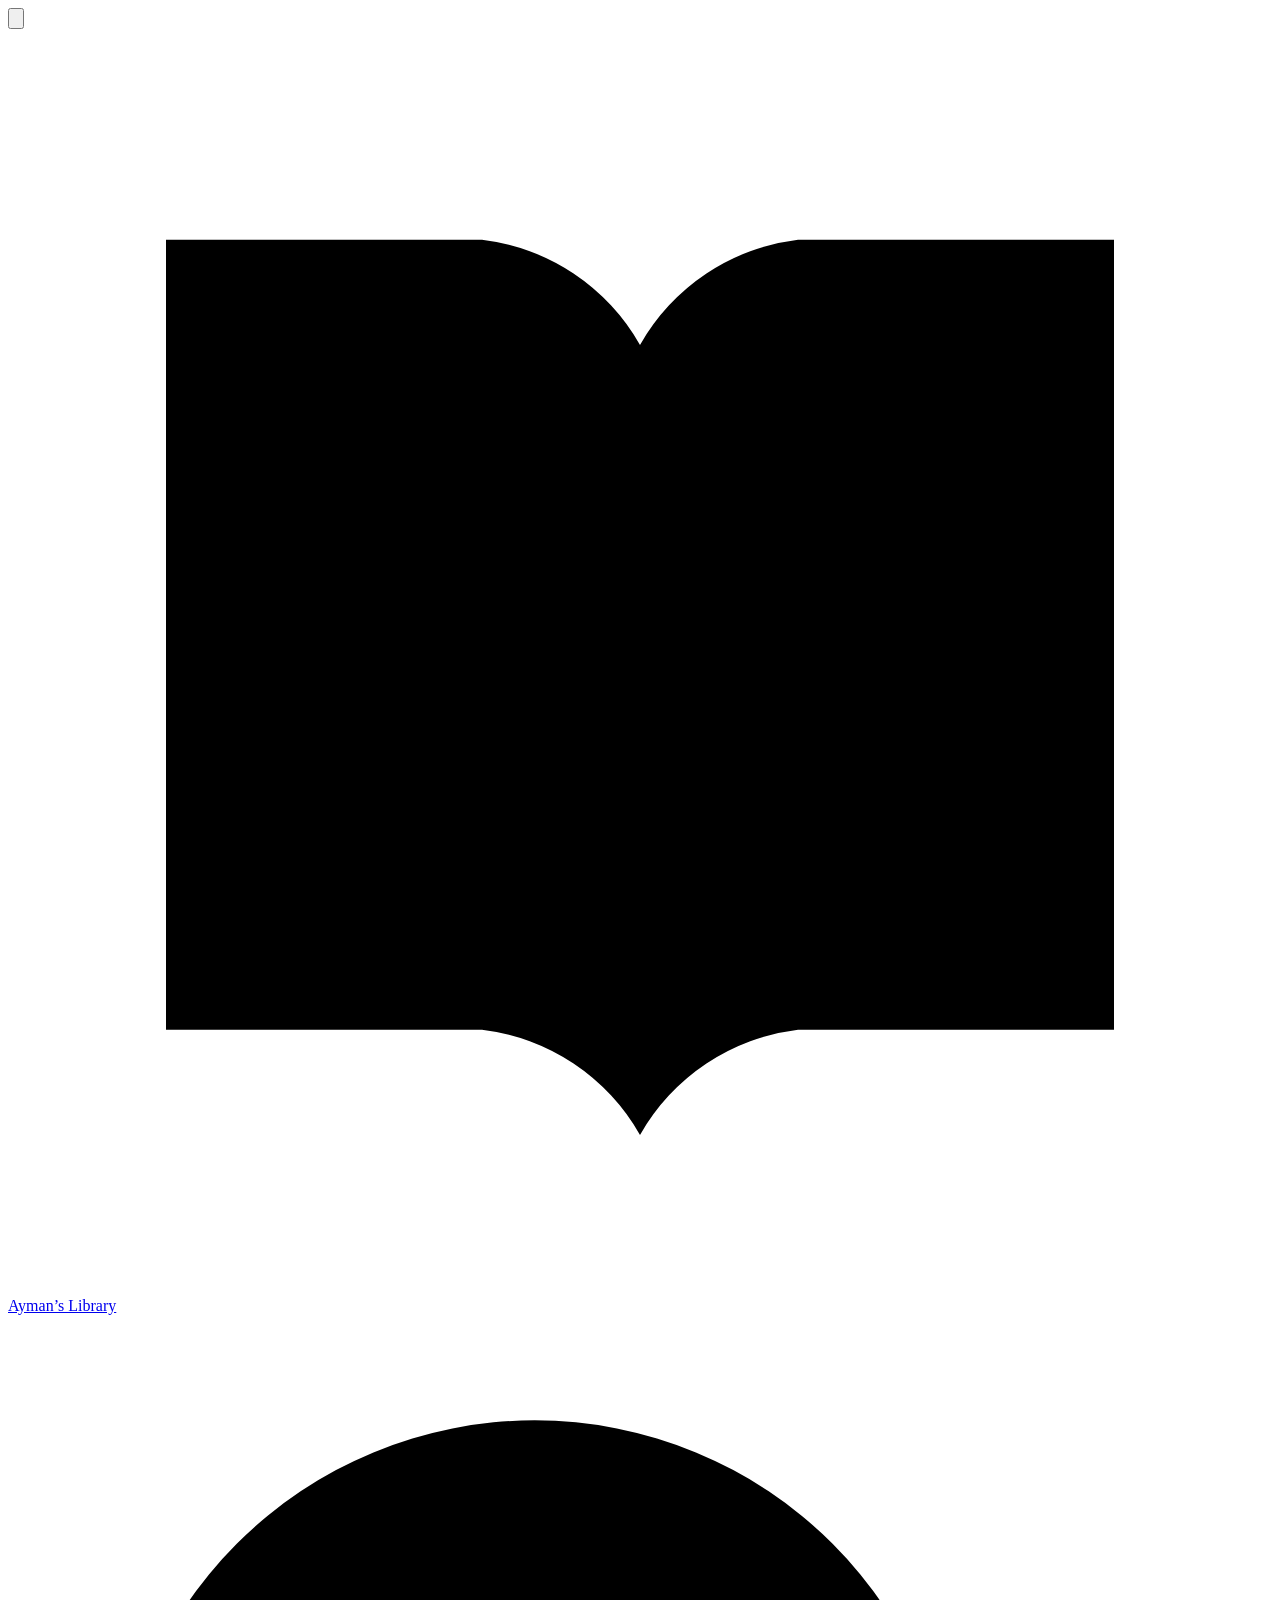
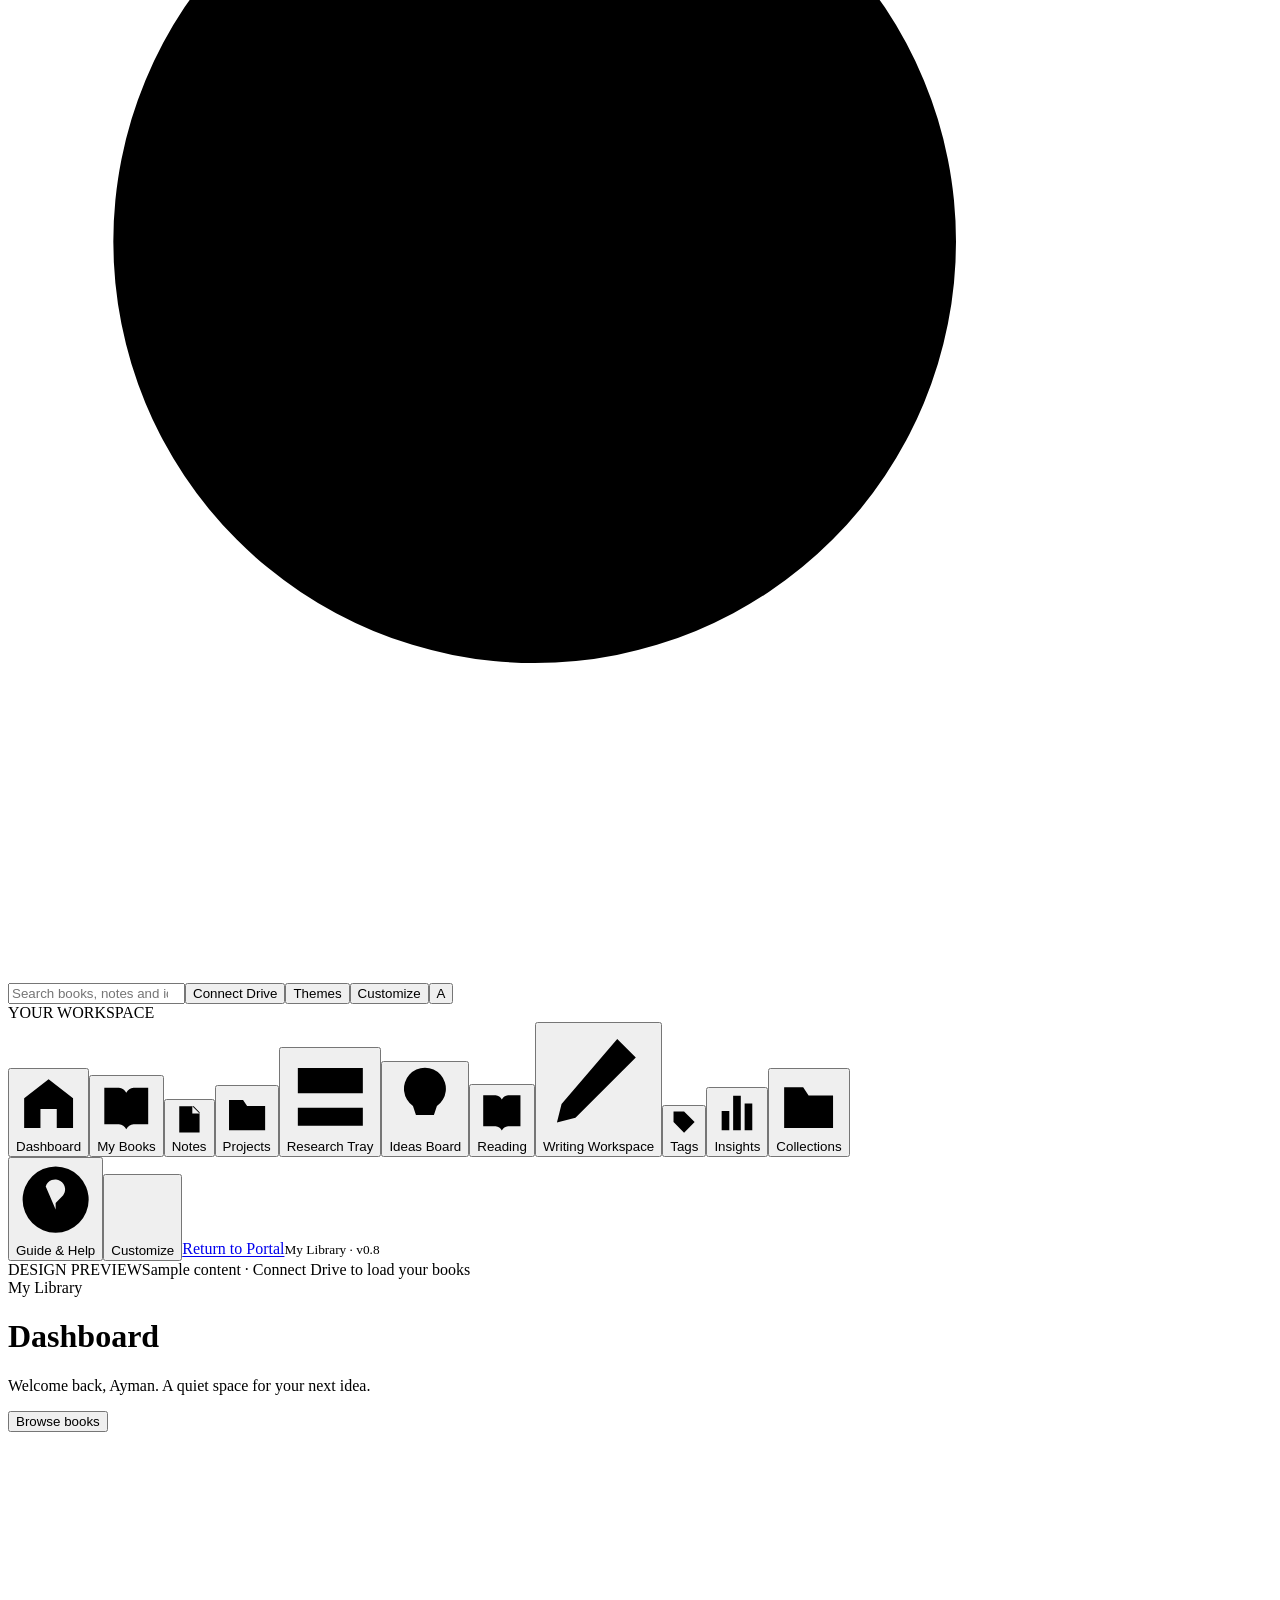
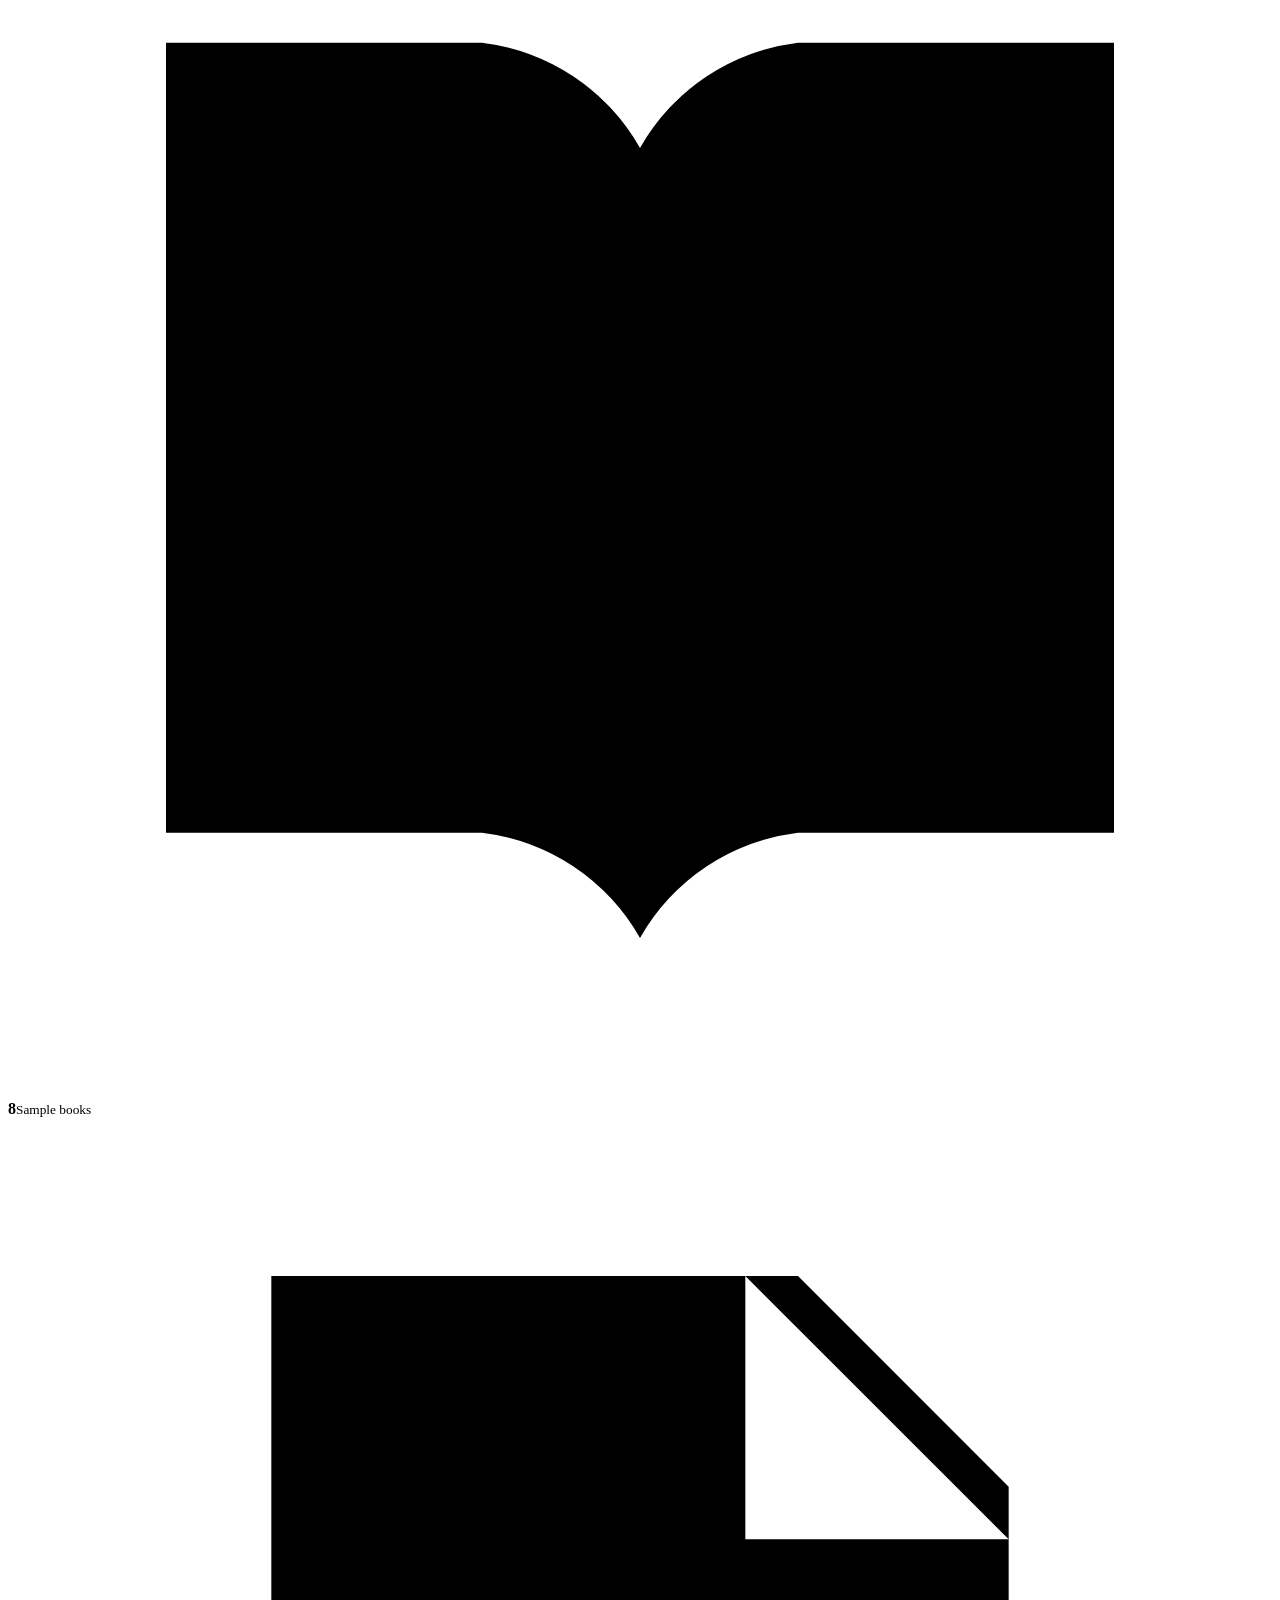
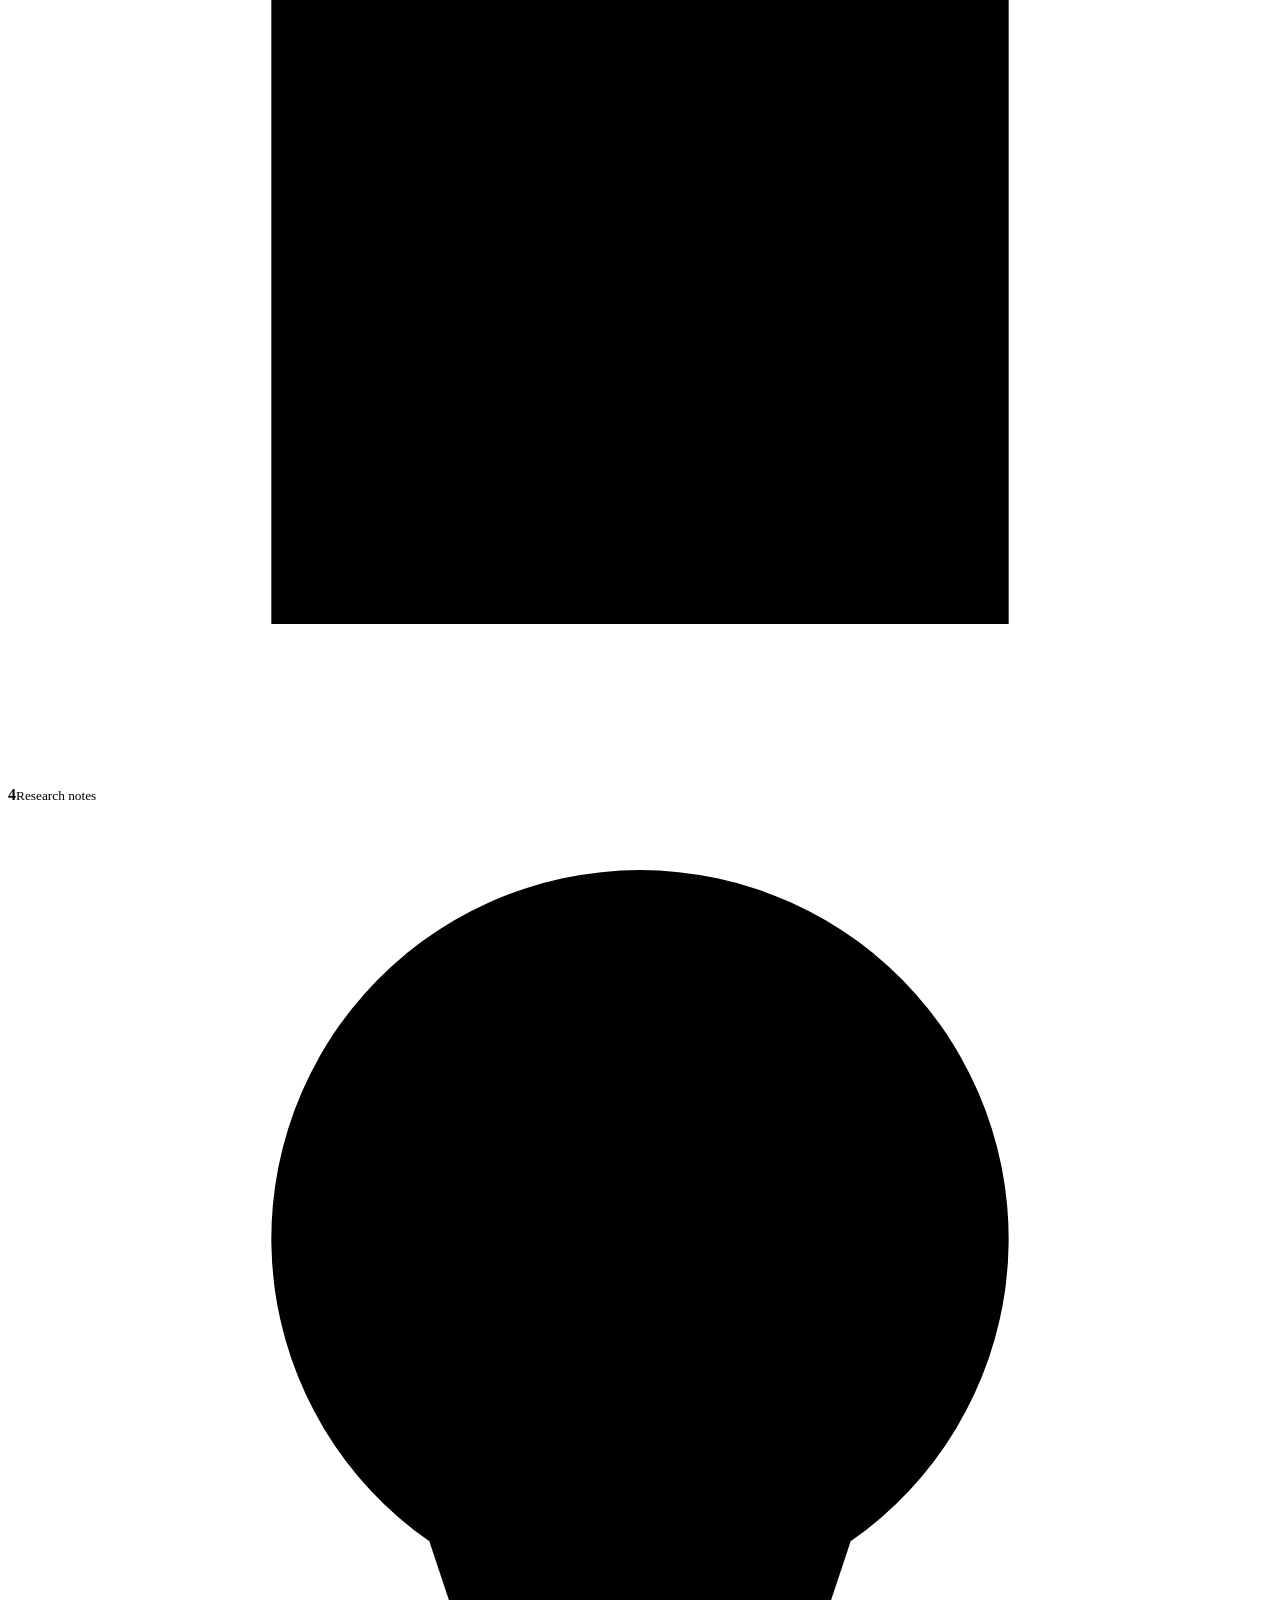
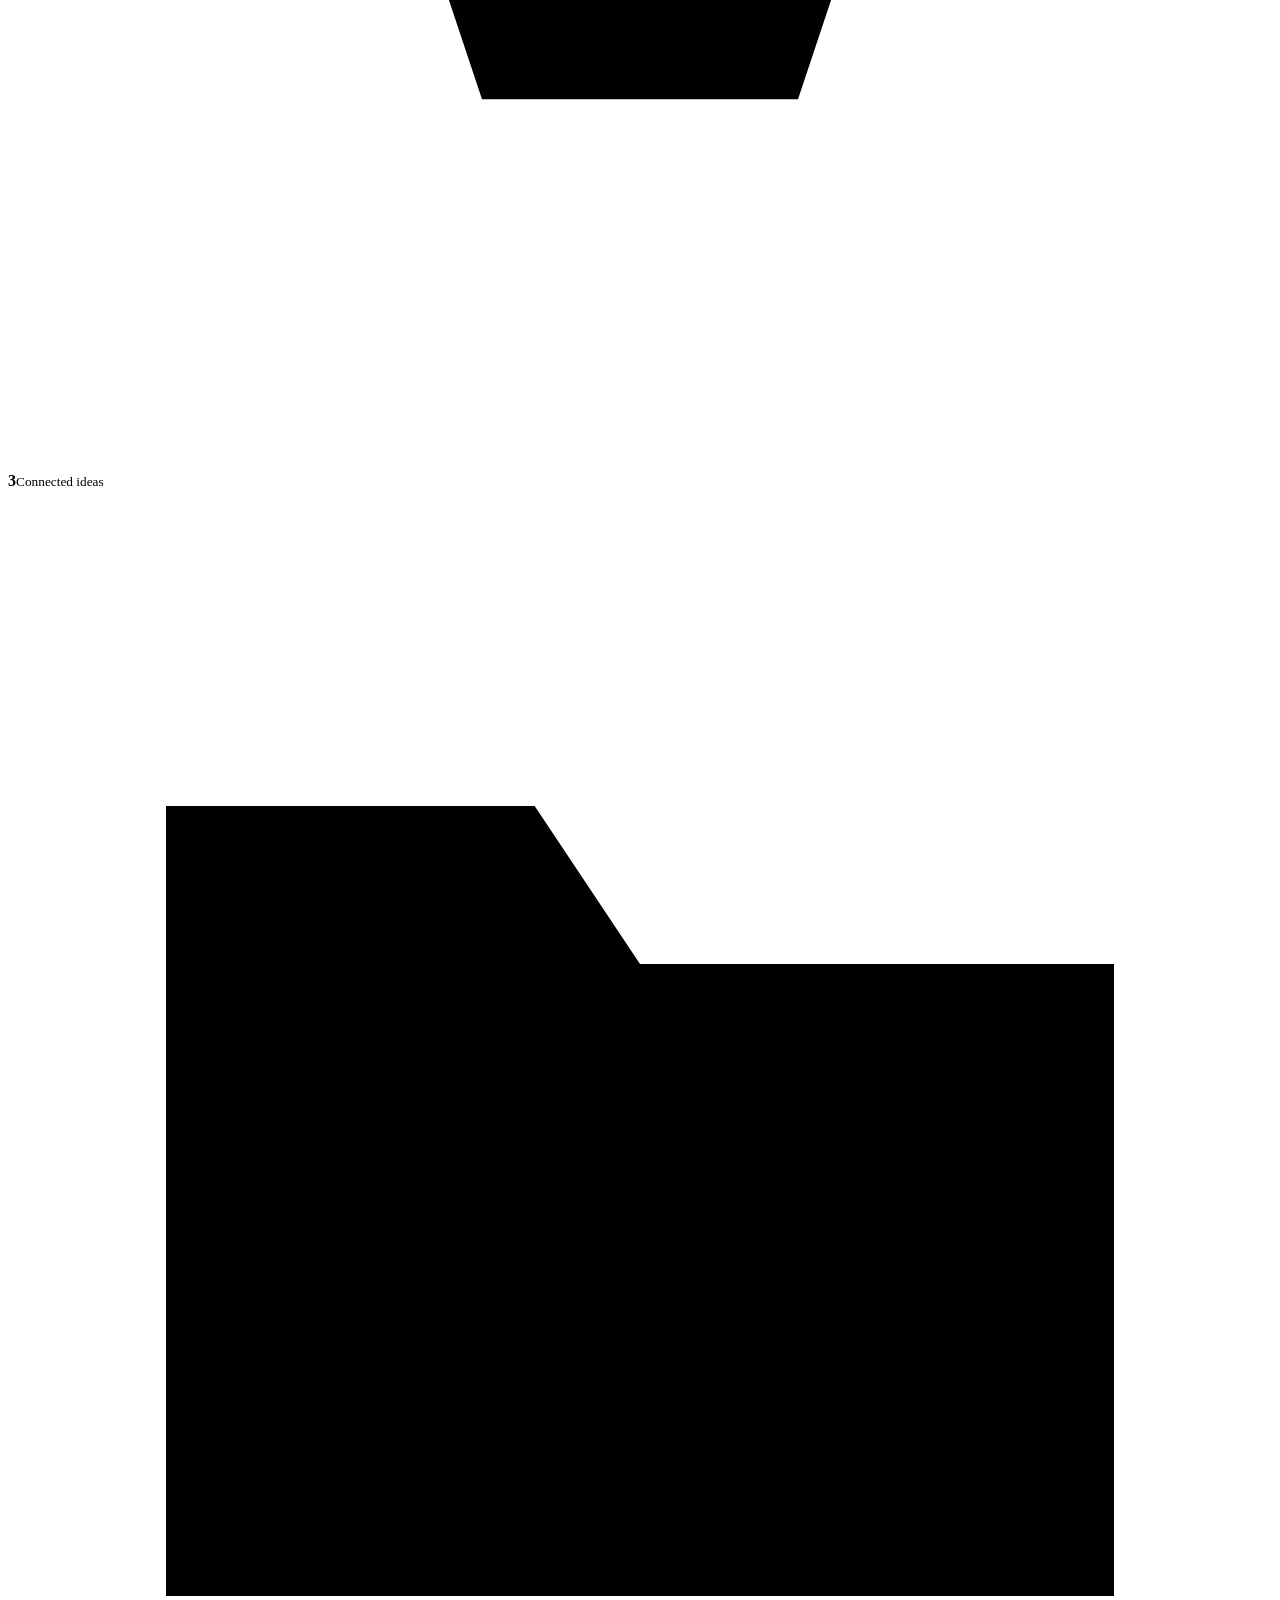
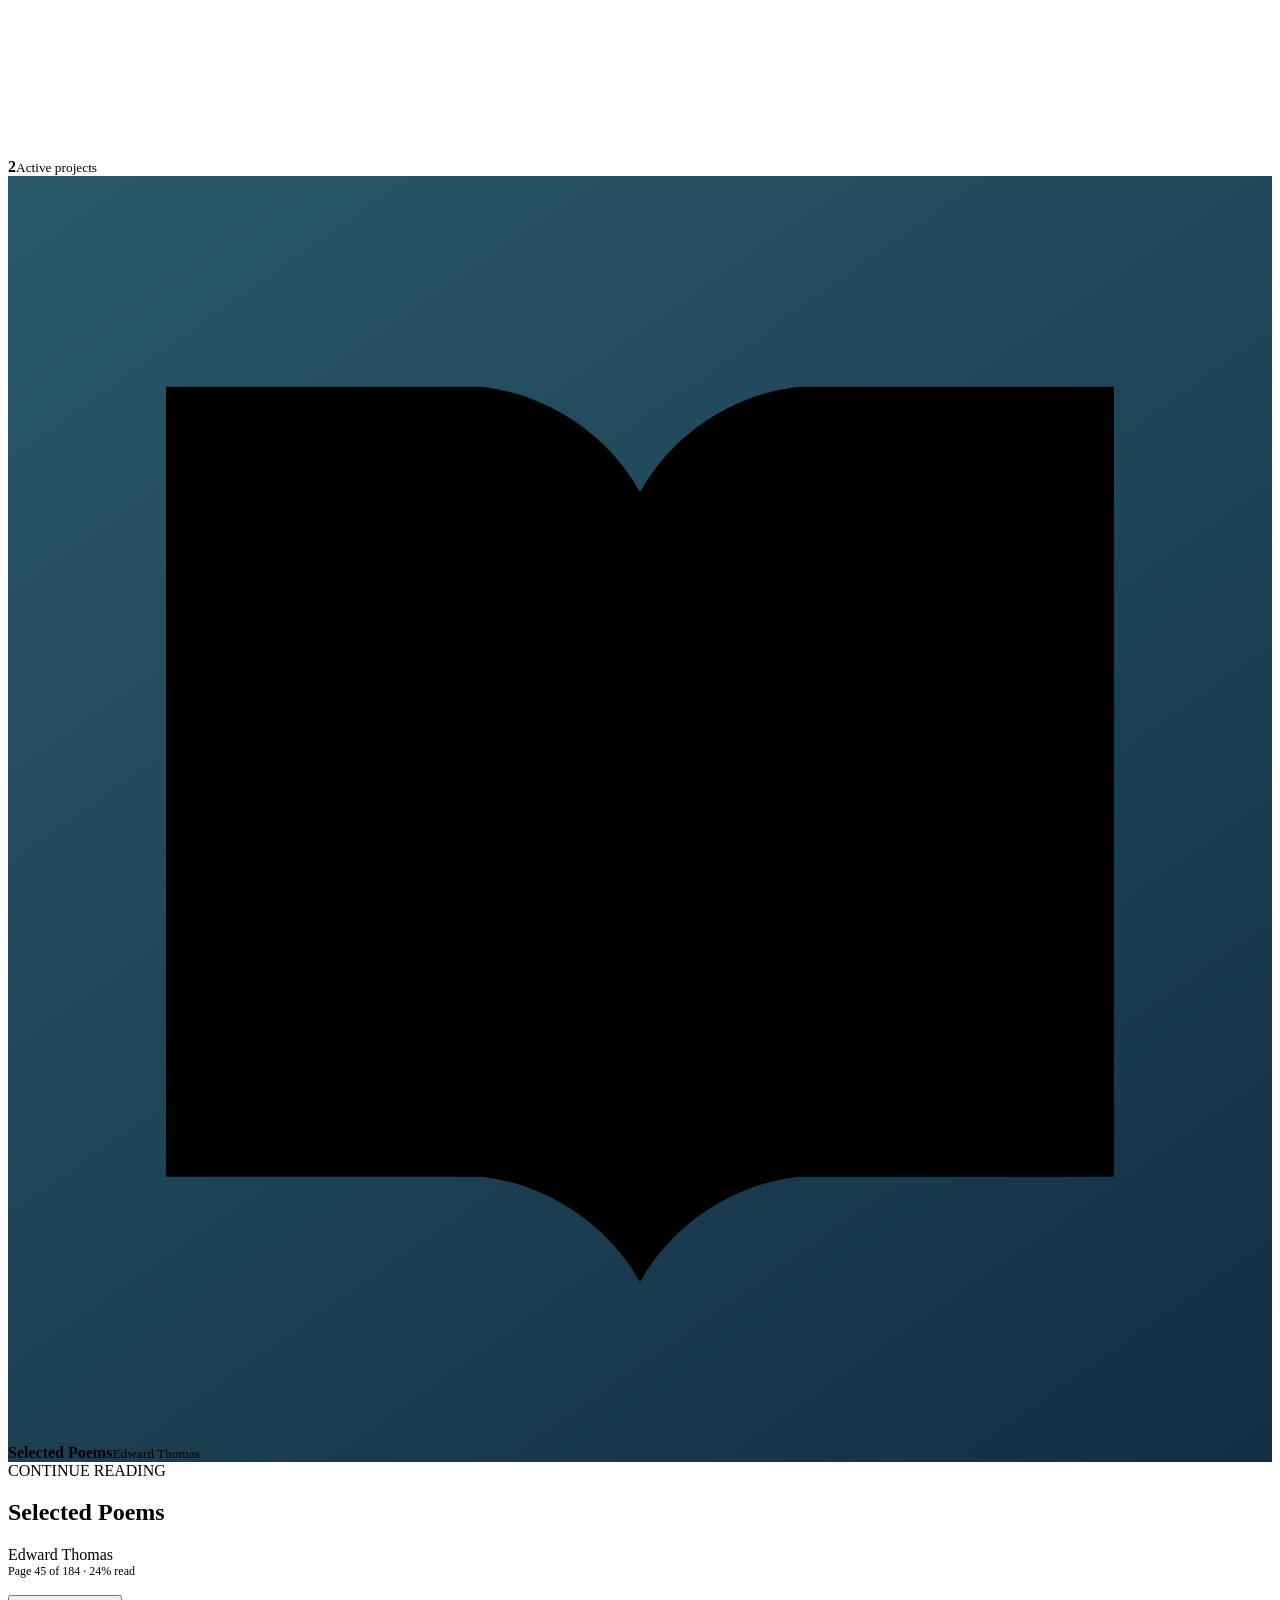
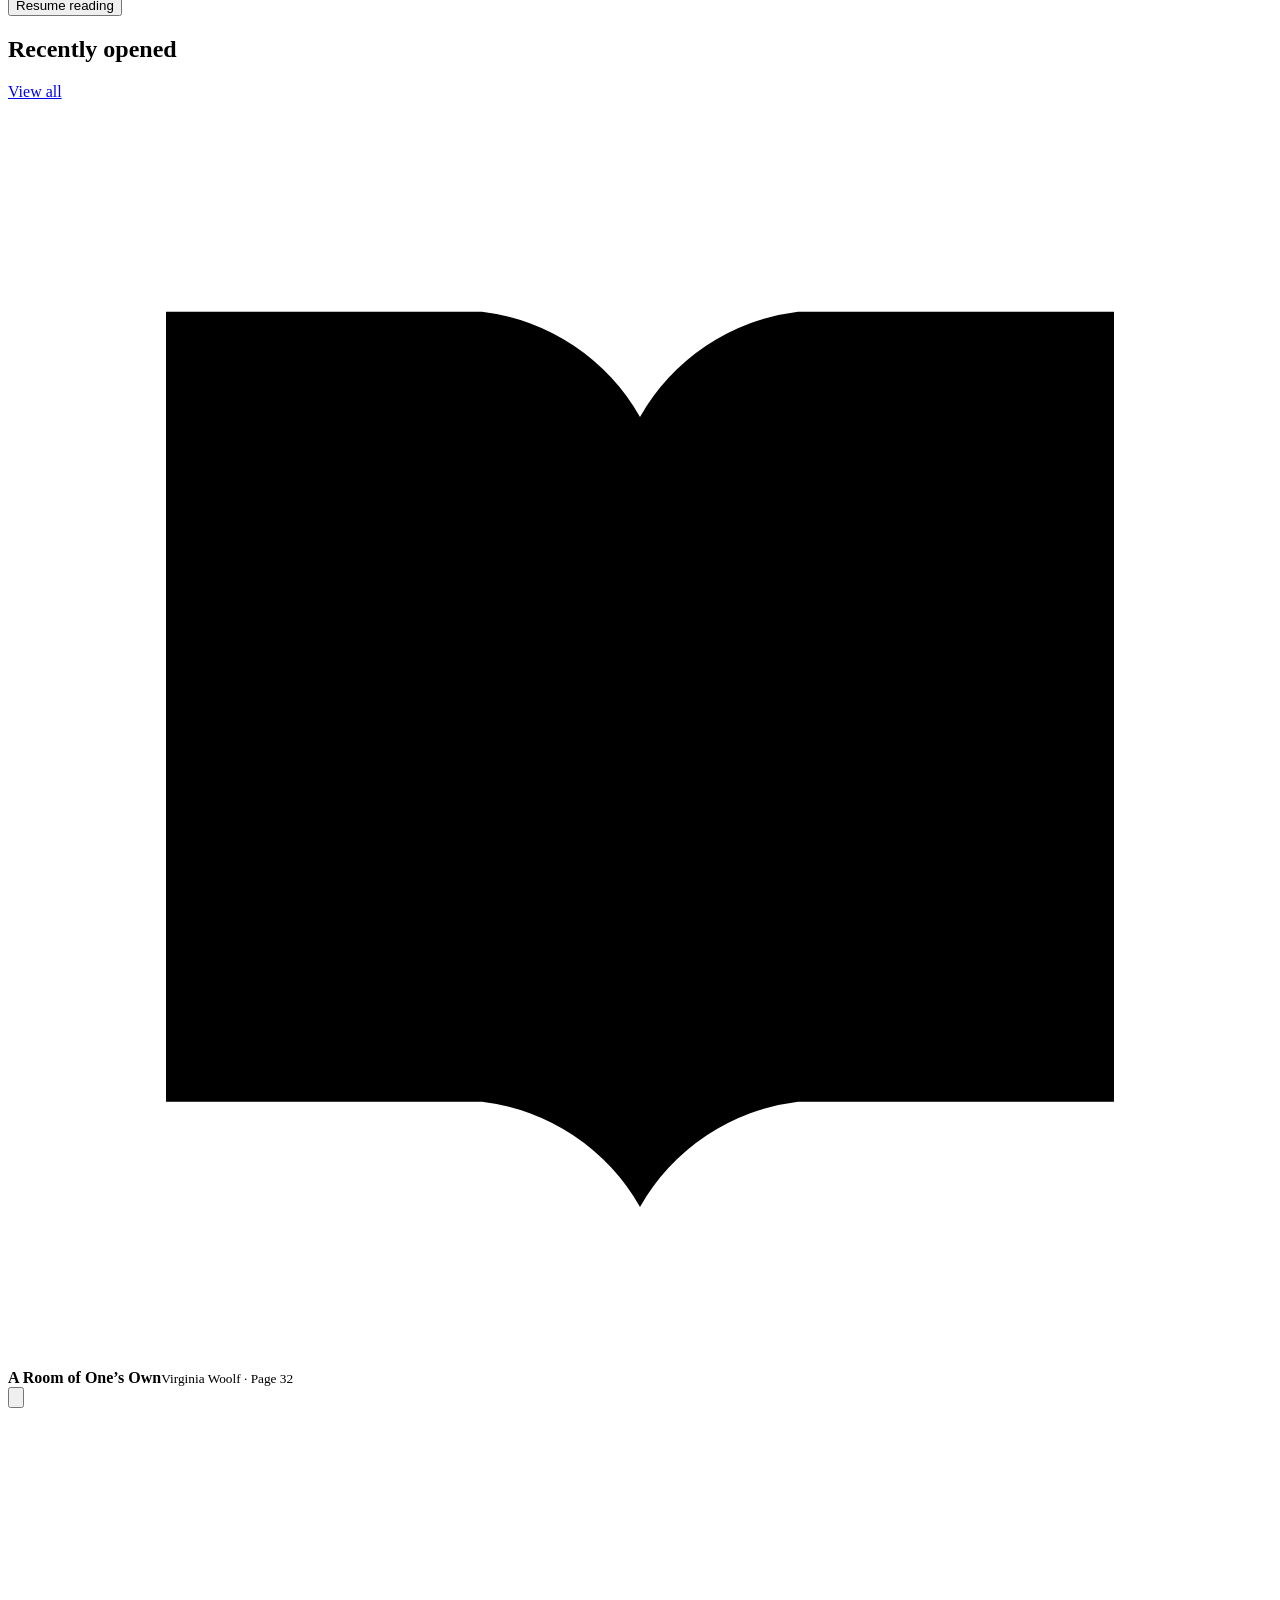
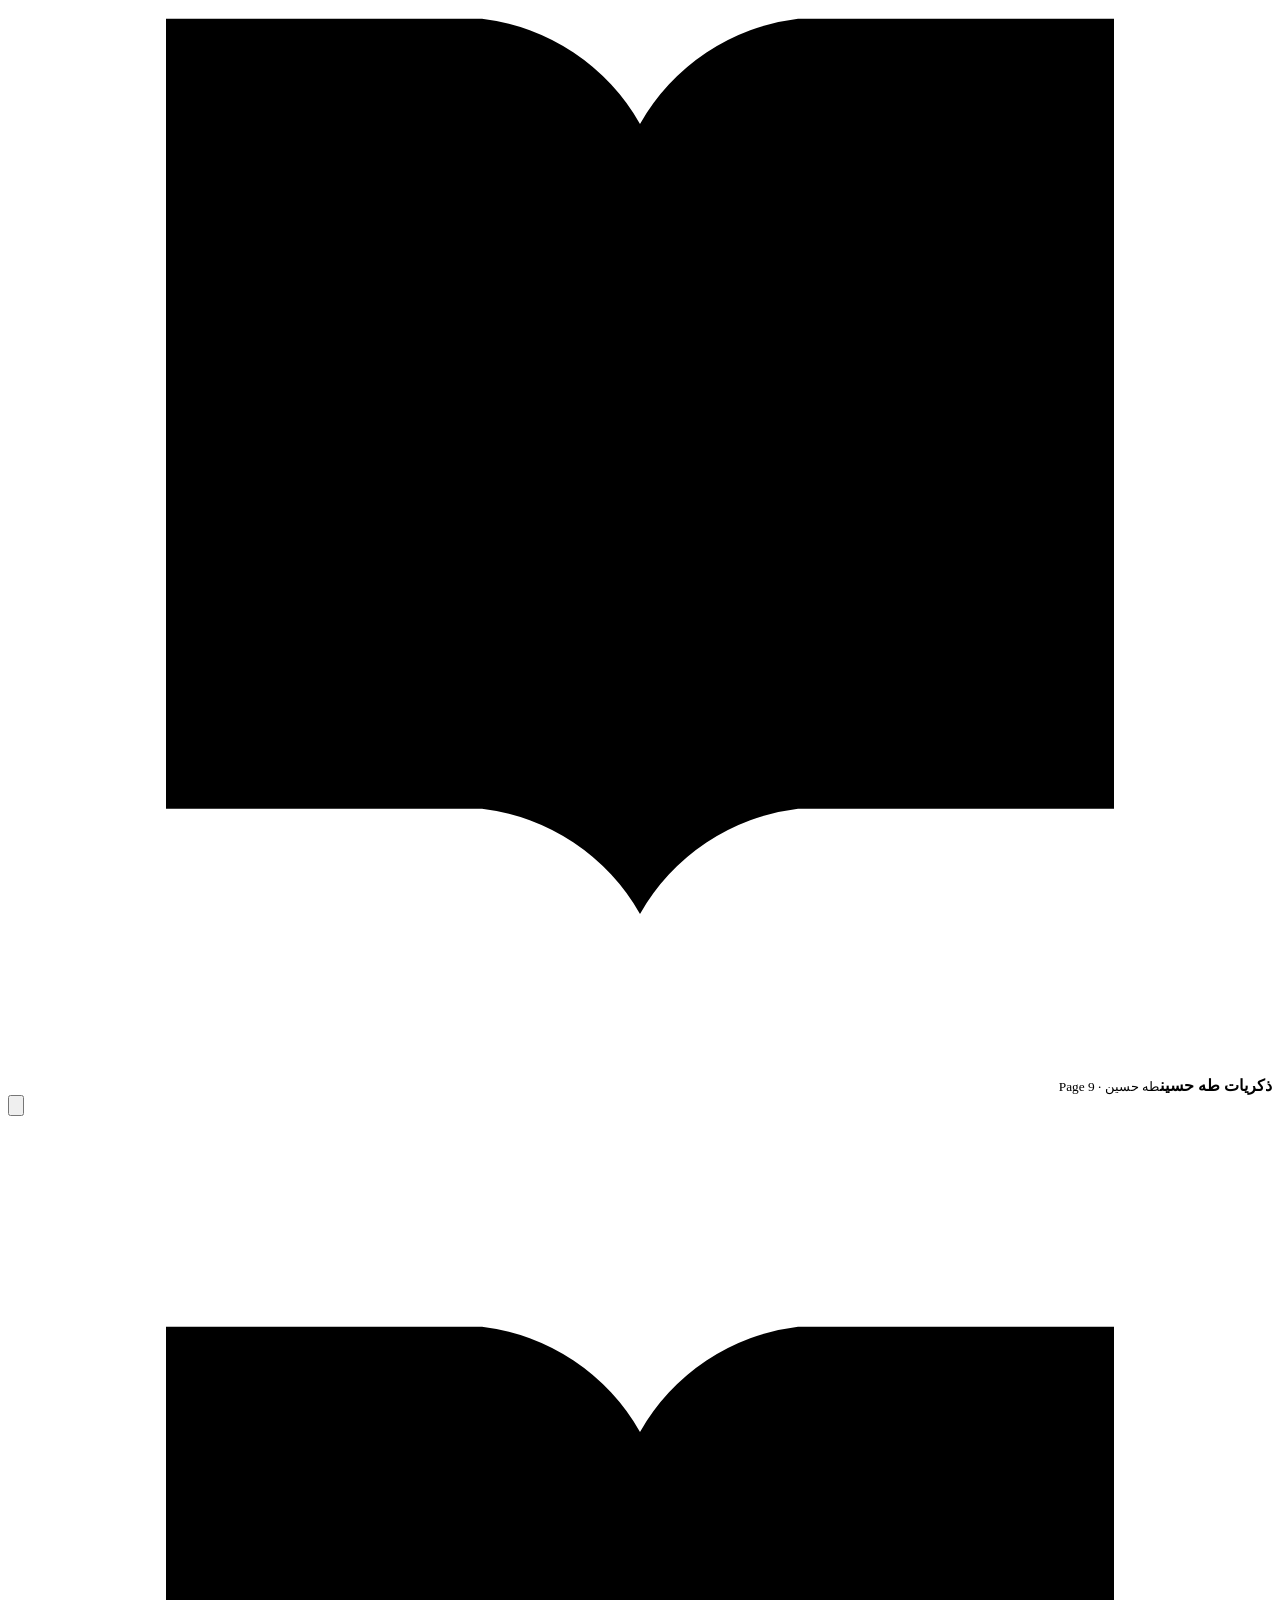
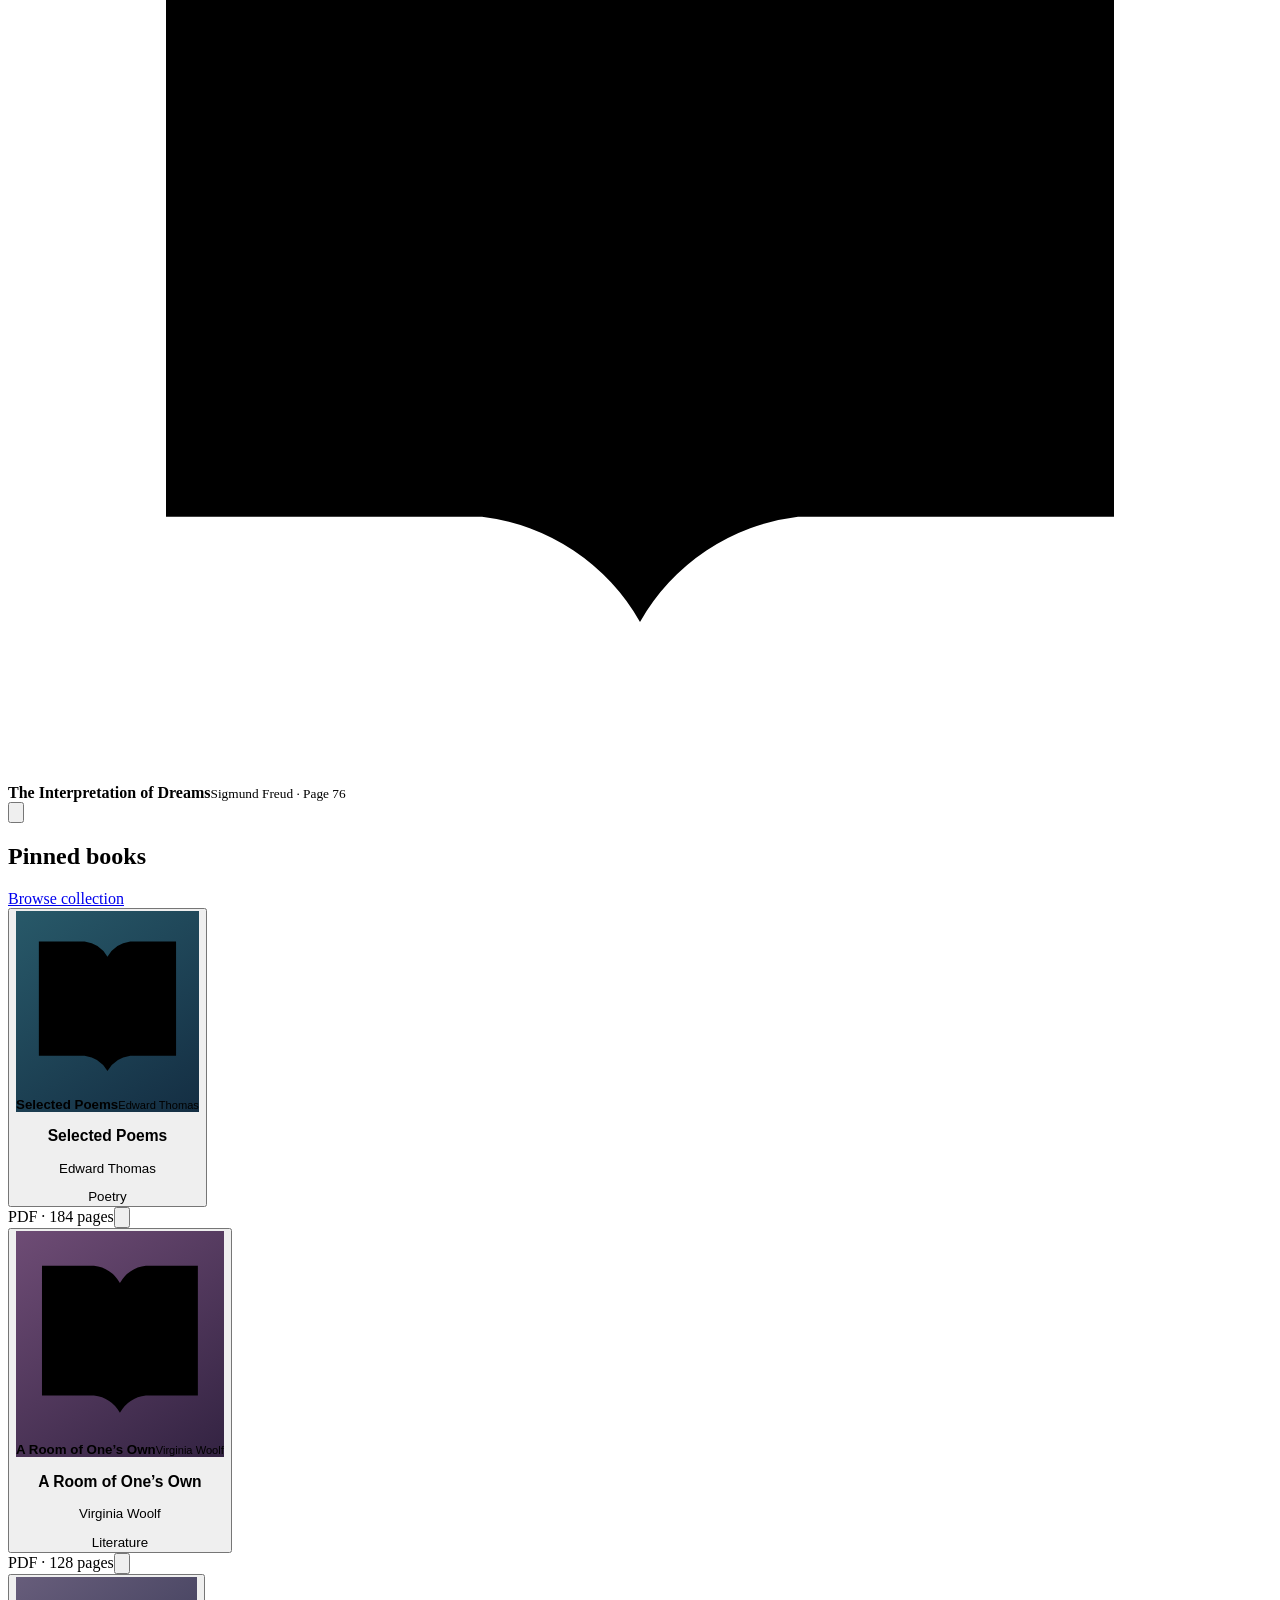
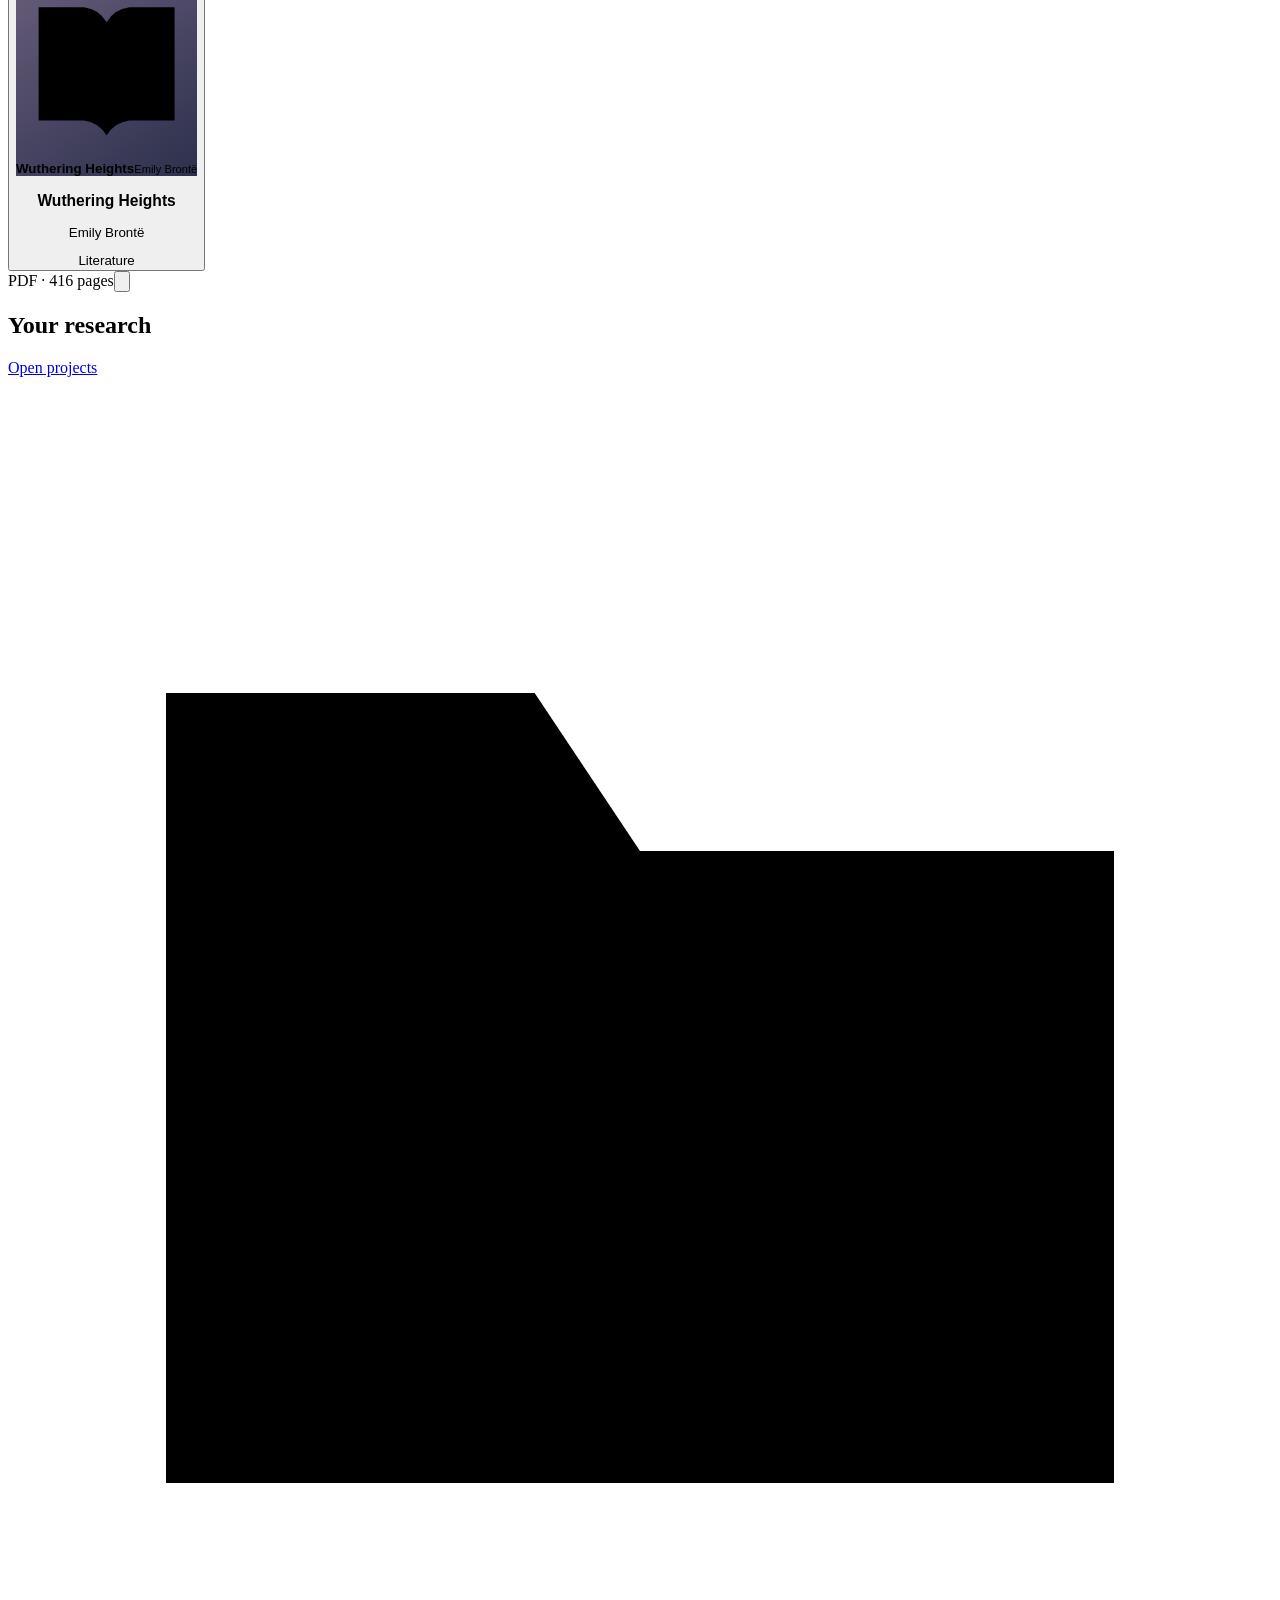
==== library.html @ 6a1b8756 "Complete connected Library and Writing Workspace v0.8 Connect research tray, linked ideas, custom co" ====
<!doctype html>
<html lang="en" data-theme="dark"><head><meta charset="utf-8"><meta name="viewport" content="width=device-width,initial-scale=1"><meta name="color-scheme" content="dark light"><title>Ayman’s Library — Workspace</title><link rel="stylesheet" href="styles.css?v=0.3"><link rel="stylesheet" href="library.css?v=0.4"><script src="drive-model.js?v=0.7" defer></script><script src="research-model.js?v=0.8" defer></script><script src="upload-model.js?v=0.7" defer></script><script src="drive.js?v=0.8" defer></script><script src="research-ui.js?v=0.6" defer></script><script src="upload-ui.js?v=0.7" defer></script><script src="library-complete.js?v=0.8" defer></script><script src="reader.js?v=0.8" defer></script><script src="library.js?v=0.8" defer></script><link rel="stylesheet" href="library-complete.css?v=0.8"></head>
<body class="workspace">
<header class="topbar glass"><button class="icon-button" id="toggle-nav" aria-label="Toggle navigation" aria-expanded="true"></button><a class="wordmark" href="#dashboard"><span id="brand-symbol"></span>Ayman’s Library</a><label class="global-search"><span id="search-symbol"></span><input id="global-search" type="search" placeholder="Search books, notes and ideas…" aria-label="Search books, notes and ideas"></label><button class="quiet drive-connect-button" data-action="drive-connect">Connect Drive</button><button class="quiet" data-action="themes">Themes</button><button class="quiet" data-action="settings">Customize</button><button class="avatar" data-action="account" aria-label="Account menu">A</button></header>
<div class="app-layout"><aside class="sidebar glass" id="navigation" aria-label="Main navigation"><div class="nav-label">YOUR WORKSPACE</div><nav id="nav-items"></nav><div class="nav-footer"><button data-route="help"></button><button data-action="settings"></button><a href="index.html" class="portal-link">Return to Portal</a><small>My Library · v0.8</small></div></aside>
<main id="main" tabindex="-1"><div class="preview-banner">DESIGN PREVIEW <span>Sample content · Your files are not connected</span></div><div class="page-heading"><div><nav class="breadcrumbs" id="breadcrumbs" aria-label="Breadcrumb"></nav><h1 id="page-title">Dashboard</h1><p id="page-subtitle"></p></div><div class="page-actions" id="page-actions"></div></div><section id="content" aria-label="Workspace content"></section></main>
<aside class="details glass" id="details-pane" aria-label="Details" hidden></aside></div>
<dialog id="modal"><div class="modal-heading"><h2 id="modal-title"></h2><button class="icon-button" id="close-modal" aria-label="Close dialog">×</button></div><div id="modal-body"></div></dialog><div id="toast" class="toast" role="status" hidden></div>
</body></html>
---- library-complete.css ----
.idea-viewport{overflow:auto;max-height:650px;border:1px solid var(--line);border-radius:16px}.live-idea-board{position:relative;min-width:1200px;height:800px;background:radial-gradient(#a7bde52b 1px,transparent 1px) 0 0/24px 24px}.live-idea-board svg{position:absolute;inset:0;width:1200px;height:800px;pointer-events:none}.live-idea-board line{stroke:#9cbcff;stroke-width:3}.live-idea-node{position:absolute;width:180px;min-height:72px;padding:12px;border:1px solid #b6caff70;border-radius:16px;background:var(--strong,#234b7d);color:var(--ink);cursor:grab;touch-action:none;box-shadow:0 12px 24px #0003}.live-idea-node small,.live-idea-node strong{display:block;overflow-wrap:anywhere}.live-idea-node small{margin-bottom:6px;opacity:.7}.reader-toolbar{display:flex;align-items:center;gap:8px;flex-wrap:wrap;padding:14px 0}.reader-toolbar .field-label{display:flex;align-items:center}.reader-toolbar input{width:80px}.reader-body{display:grid;grid-template-columns:190px minmax(0,1fr);gap:16px;margin-top:16px}.reader-chapters{max-height:650px;overflow:auto}.reader-chapters button{display:block;width:100%;text-align:start;margin-bottom:6px}.reader-view{min-width:0;overflow:auto;min-height:500px;background:#e2e7f0;border-radius:12px;text-align:center}.reader-view canvas{display:block;margin:12px auto;max-width:none}.reader-text{margin:18px 0}.reader-text textarea{width:100%;min-height:160px;margin-top:12px}.library-focus .topbar,.library-focus .sidebar,.library-focus .preview-banner,.library-focus .page-heading,.library-focus .details{display:none!important}.library-focus .app-layout{display:block!important}.library-focus #main{padding:0}.library-focus .reader-body{grid-template-columns:1fr}.library-focus .reader-chapters{display:none}.reader-toolbar~#rd-status{font-size:14px}.library-focus .live-reader{padding:14px}#rd-epub{height:650px;background:white;color:#182b44}.library-edge{position:fixed;top:15%;bottom:15%;width:10px;z-index:8}.library-edge.left{left:0}.library-edge.right{right:0}.nav-pin-toolbar{display:flex;gap:6px;justify-content:flex-end;margin-bottom:10px}body[data-details-style=floating] .details{border-radius:32px;box-shadow:0 24px 70px #0006;backdrop-filter:blur(30px)}body[data-nav-pinned=false]:not(.nav-hover) .sidebar{transform:translateX(calc(-100% - 30px));opacity:0;pointer-events:none}body[data-nav-pinned=false] .app-layout{grid-template-columns:0 minmax(0,1fr)}body[data-nav-pinned=false] .sidebar{position:fixed;left:16px;top:112px;width:225px;z-index:7;transition:transform .2s,opacity .2s;background:#173259f5}body[data-nav-pinned=false].nav-hover .sidebar{transform:none;opacity:1;pointer-events:auto}body[data-details-pinned=false]:not(.details-hover) .details{transform:translateX(calc(100% + 30px));opacity:0;pointer-events:none}body[data-details-pinned=false] .details{position:fixed;right:16px;top:112px;width:280px;z-index:7;transition:transform .2s,opacity .2s;background:#173259f5;max-height:80vh;overflow:auto}body[data-details-pinned=false] .app-layout.with-details{grid-template-columns:225px minmax(0,1fr)}body[data-nav-pinned=false][data-details-pinned=false] .app-layout.with-details{grid-template-columns:0 minmax(0,1fr)}html[data-theme=light] body[data-nav-pinned=false] .sidebar,html[data-theme=light] body[data-details-pinned=false] .details{background:#e8f0fff5}.live-reader .dialog-actions{margin:0}#complete-form select[multiple]{min-height:150px}.notes-grid .dialog-actions{flex-wrap:wrap;justify-content:flex-start}.workspace .card p{overflow-wrap:anywhere}@media(max-width:850px){.reader-body{grid-template-columns:1fr}.reader-chapters{max-height:180px}.reader-view{min-height:350px}body[data-nav-pinned=false] .app-layout,body[data-details-pinned=false] .app-layout.with-details{display:block}.live-reader{padding:12px}.reader-toolbar .btn{padding:8px;font-size:13px}}@media(prefers-reduced-motion:reduce){.sidebar,.details{transition:none!important}}
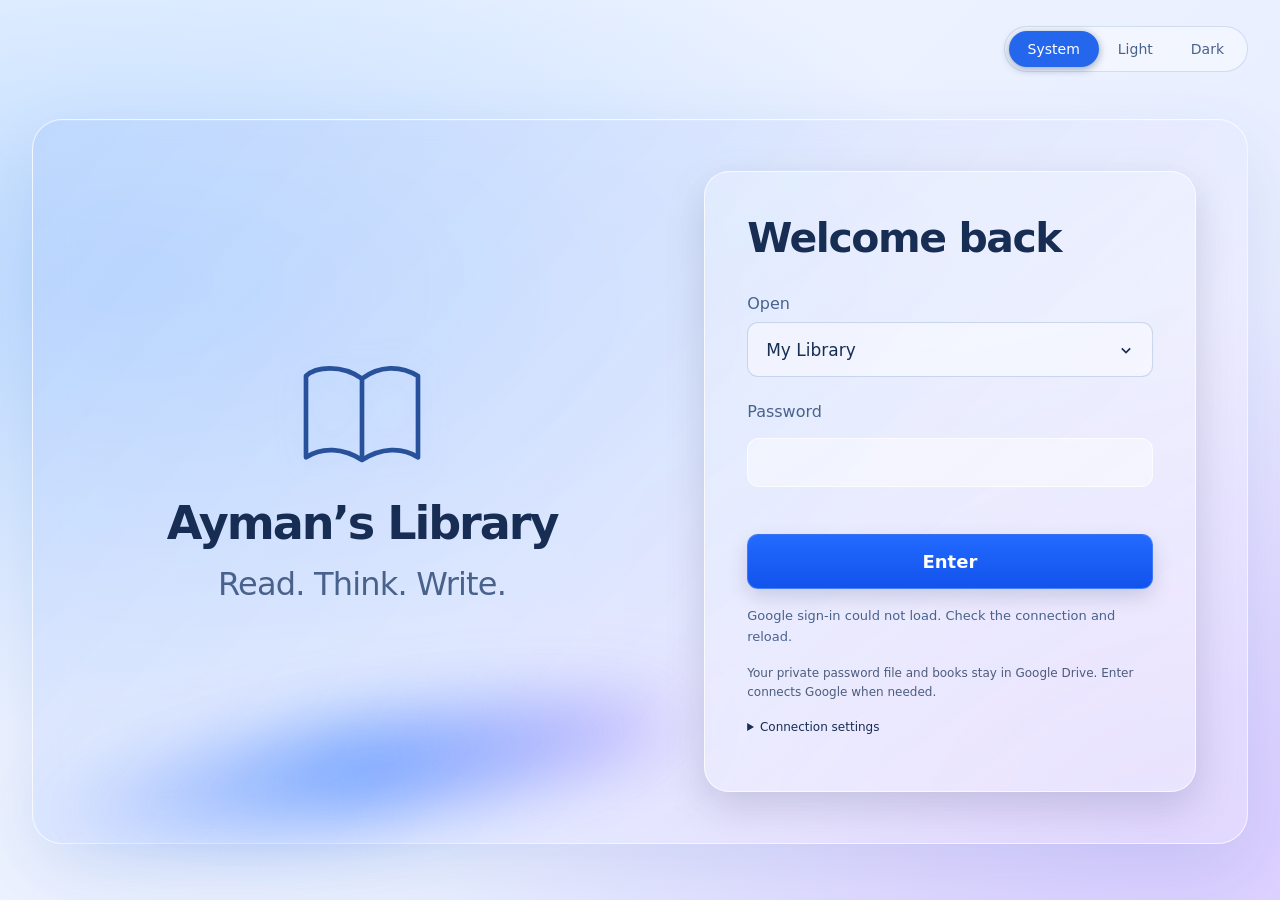
==== commit d951b61c: "Prepare password Portal with shared Drive session Add a private Drive password-file UI gate and one " ====
--- a/library.html
+++ b/library.html
@@ -1,9 +1,9 @@
 <!doctype html>
-<html lang="en" data-theme="dark"><head><meta charset="utf-8"><meta name="viewport" content="width=device-width,initial-scale=1"><meta name="color-scheme" content="dark light"><title>Ayman’s Library — Workspace</title><link rel="stylesheet" href="styles.css?v=0.3"><link rel="stylesheet" href="library.css?v=0.4"><script src="drive-model.js?v=0.7" defer></script><script src="research-model.js?v=0.8" defer></script><script src="upload-model.js?v=0.7" defer></script><script src="drive.js?v=0.8" defer></script><script src="research-ui.js?v=0.6" defer></script><script src="upload-ui.js?v=0.7" defer></script><script src="library-complete.js?v=0.8" defer></script><script src="reader.js?v=0.8" defer></script><script src="library.js?v=0.8" defer></script><link rel="stylesheet" href="library-complete.css?v=0.8"></head>
+<html lang="en" data-theme="dark" data-space="library"><head><script src="portal-entry.js?v=0.9"></script><meta charset="utf-8"><meta name="viewport" content="width=device-width,initial-scale=1"><meta name="color-scheme" content="dark light"><title>Ayman’s Library — Workspace</title><link rel="stylesheet" href="styles.css?v=0.3"><link rel="stylesheet" href="library.css?v=0.4"><script src="drive-model.js?v=0.7" defer></script><script src="research-model.js?v=0.8.1" defer></script><script src="upload-model.js?v=0.7" defer></script><script src="drive.js?v=0.9" defer></script><script src="research-ui.js?v=0.6" defer></script><script src="upload-ui.js?v=0.7" defer></script><script src="library-complete.js?v=0.9" defer></script><script src="reader.js?v=0.8.2" defer></script><script src="library.js?v=0.9" defer></script><link rel="stylesheet" href="library-complete.css?v=0.8.1"></head>
 <body class="workspace">
-<header class="topbar glass"><button class="icon-button" id="toggle-nav" aria-label="Toggle navigation" aria-expanded="true"></button><a class="wordmark" href="#dashboard"><span id="brand-symbol"></span>Ayman’s Library</a><label class="global-search"><span id="search-symbol"></span><input id="global-search" type="search" placeholder="Search books, notes and ideas…" aria-label="Search books, notes and ideas"></label><button class="quiet drive-connect-button" data-action="drive-connect">Connect Drive</button><button class="quiet" data-action="themes">Themes</button><button class="quiet" data-action="settings">Customize</button><button class="avatar" data-action="account" aria-label="Account menu">A</button></header>
-<div class="app-layout"><aside class="sidebar glass" id="navigation" aria-label="Main navigation"><div class="nav-label">YOUR WORKSPACE</div><nav id="nav-items"></nav><div class="nav-footer"><button data-route="help"></button><button data-action="settings"></button><a href="index.html" class="portal-link">Return to Portal</a><small>My Library · v0.8</small></div></aside>
-<main id="main" tabindex="-1"><div class="preview-banner">DESIGN PREVIEW <span>Sample content · Your files are not connected</span></div><div class="page-heading"><div><nav class="breadcrumbs" id="breadcrumbs" aria-label="Breadcrumb"></nav><h1 id="page-title">Dashboard</h1><p id="page-subtitle"></p></div><div class="page-actions" id="page-actions"></div></div><section id="content" aria-label="Workspace content"></section></main>
+<header class="topbar glass"><button class="icon-button" id="toggle-nav" aria-label="Toggle navigation" aria-expanded="true"></button><a class="wordmark" href="#dashboard"><span id="brand-symbol"></span>Ayman’s Library</a><label class="global-search"><span id="search-symbol"></span><input id="global-search" type="search" placeholder="Search books, notes and ideas…" aria-label="Search books, notes and ideas"></label><button class="quiet drive-connect-button" data-action="drive-connect">Google connection</button><button class="quiet" data-action="themes">Themes</button><button class="quiet" data-action="settings">Customize</button><button class="avatar" data-action="account" aria-label="Account menu">A</button></header>
+<div class="app-layout"><aside class="sidebar glass" id="navigation" aria-label="Main navigation"><div class="nav-label">YOUR WORKSPACE</div><nav id="nav-items"></nav><div class="nav-footer"><button data-route="help"></button><button data-action="settings"></button><a href="index.html" class="portal-link">Return to Portal</a><small>My Library · v0.9</small></div></aside>
+<main id="main" tabindex="-1"><div class="preview-banner">GOOGLE DRIVE LIBRARY <span>Loading your original books…</span></div><div class="page-heading"><div><nav class="breadcrumbs" id="breadcrumbs" aria-label="Breadcrumb"></nav><h1 id="page-title">Dashboard</h1><p id="page-subtitle"></p></div><div class="page-actions" id="page-actions"></div></div><section id="content" aria-label="Workspace content"></section></main>
 <aside class="details glass" id="details-pane" aria-label="Details" hidden></aside></div>
 <dialog id="modal"><div class="modal-heading"><h2 id="modal-title"></h2><button class="icon-button" id="close-modal" aria-label="Close dialog">×</button></div><div id="modal-body"></div></dialog><div id="toast" class="toast" role="status" hidden></div>
 </body></html>
--- a/styles.css
+++ b/styles.css
@@ -0,0 +1,171 @@
+:root {
+  font-family: "Segoe UI", Inter, system-ui, sans-serif;
+  color-scheme: dark;
+  --ink: #f5f7ff;
+  --muted: #b7c7ef;
+  --field: #d3e2ff13;
+  --line: #b9d1ff4a;
+  --panel: #9dbeff19;
+  --card: #c5ccff12;
+  --accent: #b8d2ff;
+  --shadow: #00022d55;
+  background: #030e32;
+  color: var(--ink);
+}
+* { box-sizing: border-box; }
+body {
+  margin: 0;
+  min-height: 100svh;
+  padding: 26px 32px 44px;
+  display: flex;
+  flex-direction: column;
+  background:
+    radial-gradient(ellipse at 10% 31%, #075fdb80, transparent 52%),
+    radial-gradient(ellipse at 90% 89%, #6837d488, transparent 44%),
+    radial-gradient(ellipse at 45% 105%, #213ad677, transparent 46%),
+    linear-gradient(135deg, #03123c, #061134 60%, #140f48);
+  background-attachment: fixed;
+}
+.page-header { width: 100%; display: flex; justify-content: flex-end; margin-bottom: 35px; }
+.theme-picker {
+  display: inline-flex;
+  margin: 0;
+  padding: 4px;
+  border: 1px solid var(--line);
+  border-radius: 50px;
+  background: #101e4c65;
+  backdrop-filter: blur(14px);
+}
+.theme-picker label { position: relative; cursor: pointer; }
+.theme-picker input {
+  position: absolute;
+  inset: 0;
+  width: 100%;
+  height: 100%;
+  margin: 0;
+  opacity: 0;
+  cursor: pointer;
+}
+.theme-picker span { display: block; padding: 10px 19px; border-radius: 40px; color: var(--muted); font-size: 14px; }
+.theme-picker input:checked + span { background: #2467ed; color: white; box-shadow: 0 2px 9px #07255766; }
+.theme-picker input:focus-visible + span { outline: 3px solid var(--accent); outline-offset: 3px; }
+.portal {
+  position: relative;
+  isolation: isolate;
+  display: grid;
+  grid-template-columns: minmax(0, 1.13fr) minmax(0, 1fr);
+  gap: clamp(30px, 5vw, 80px);
+  align-items: center;
+  width: min(1240px, 100%);
+  min-height: min(640px, 76vh);
+  margin: auto;
+  padding: clamp(30px, 4vw, 56px);
+  border: 1px solid var(--line);
+  border-radius: 30px;
+  background: linear-gradient(130deg, #327cf92b, #b8a6ff17 74%), var(--panel);
+  box-shadow: 0 25px 75px var(--shadow), inset 0 1px 0 #ffffff1c;
+  backdrop-filter: blur(22px);
+}
+.brand { position: relative; align-self: stretch; min-width: 0; display: flex; flex-direction: column; justify-content: center; align-items: center; text-align: center; }
+.brand-icon { width: 128px; height: 112px; margin-bottom: 25px; color: #e2ebff; filter: drop-shadow(0 0 15px #7eafff29); }
+h1 { margin: 0; font-size: clamp(30px, 3.6vw, 56px); font-weight: 700; letter-spacing: -.045em; line-height: 1.15; }
+.tagline { margin: 16px 0 0; font-size: clamp(21px, 2.5vw, 34px); color: var(--muted); letter-spacing: -.025em; }
+.brand-light {
+  position: absolute;
+  z-index: -1;
+  bottom: -25px;
+  left: -8%;
+  width: 115%;
+  height: 95px;
+  border-radius: 50%;
+  background: linear-gradient(90deg, #2558ff11, #337aff9c, #925bfc55);
+  filter: blur(34px);
+  transform: rotate(-9deg);
+}
+.entry {
+  min-width: 0;
+  width: 100%;
+  padding: clamp(25px, 3.3vw, 45px);
+  border: 1px solid var(--line);
+  border-radius: 25px;
+  background: linear-gradient(145deg, #b2ccff18, #b7b1ff0a), var(--card);
+  box-shadow: 0 15px 40px #050c3426, inset 0 1px 0 #ffffff14;
+}
+h2 { margin: 0 0 31px; font-size: clamp(28px, 3.2vw, 43px); font-weight: 700; letter-spacing: -.035em; line-height: 1.2; }
+form > label { display: block; margin-bottom: 9px; color: var(--muted); font-size: 16px; }
+select, .password-wrap, .enter-button { width: 100%; min-height: 55px; border-radius: 11px; font: inherit; }
+.select-wrap { position: relative; margin-bottom: 25px; }
+select {
+  appearance: none;
+  border: 1px solid var(--line);
+  padding: 13px 45px 13px 18px;
+  background: var(--field);
+  color: var(--ink);
+  font-size: 17px;
+  cursor: pointer;
+}
+select option { background: #17284d; color: #f5f7ff; }
+select:focus-visible { outline: 3px solid var(--accent); outline-offset: 3px; }
+.select-wrap svg { position: absolute; right: 17px; top: 18px; width: 20px; height: 20px; fill: none; stroke: currentColor; stroke-width: 2; pointer-events: none; }
+.password-wrap { display: flex; align-items: center; gap: 12px; padding: 0 15px; border: 1px solid var(--line); background: var(--field); }
+.password-wrap input { width: 100%; min-width: 0; padding: 17px 0; border: 0; background: transparent; color: var(--ink); font: inherit; font-size: 15px; opacity: 1; }
+.password-wrap input::placeholder { color: var(--muted); opacity: .85; }
+.password-wrap svg { flex-shrink: 0; width: 22px; height: 22px; fill: none; stroke: var(--muted); stroke-width: 1.7; }
+.enter-button { margin-top: 29px; border: 1px solid #83acff55; background: linear-gradient(#236aff, #1253eb); color: white; font-size: 18px; font-weight: 650; box-shadow: 0 8px 20px #00165426; }
+.enter-button:disabled { opacity: .65; cursor: not-allowed; }
+.connection-status { margin: 17px 0 0; color: var(--muted); font-size: 13px; line-height: 1.6; }
+.sr-only { position: absolute; width: 1px; height: 1px; padding: 0; margin: -1px; overflow: hidden; clip-path: inset(50%); white-space: nowrap; border: 0; }
+html[data-theme="light"] {
+  color-scheme: light;
+  background: #e9f0ff;
+  --ink: #182d53;
+  --muted: #49628c;
+  --field: #ffffff70;
+  --line: #ffffffb8;
+  --panel: #ffffff4d;
+  --card: #ffffff59;
+  --accent: #3065be;
+  --shadow: #2854a01c;
+}
+html[data-theme="light"] body {
+  background:
+    radial-gradient(ellipse at 10% 31%, #a8d0ffbb, transparent 52%),
+    radial-gradient(ellipse at 90% 89%, #d0bdff99, transparent 44%),
+    linear-gradient(135deg, #f2f7ff, #e9efff 65%, #e7e3ff);
+}
+html[data-theme="light"] .theme-picker { background: #ffffff66; border-color: #7295ca42; }
+html[data-theme="light"] .brand-icon { color: #28519b; }
+html[data-theme="light"] select { border-color: #7295ca55; }
+html[data-theme="light"] select option { background: #f4f7ff; color: var(--ink); }
+html[data-theme="light"] .password-wrap { border-color: #7295ca55; }
+@media (max-width: 760px) {
+  body { padding: 18px 18px 30px; }
+  .page-header { margin-bottom: 25px; }
+  .portal { grid-template-columns: minmax(0, 1fr); width: min(540px, 100%); gap: 30px; padding: 30px 24px; border-radius: 25px; }
+  .brand-icon { width: 74px; height: 65px; margin-bottom: 14px; }
+  h1 { font-size: clamp(29px, 6.5vw, 39px); }
+  .tagline { margin-top: 10px; font-size: 23px; }
+  .brand-light { bottom: -20px; height: 50px; }
+  h2 { font-size: 29px; margin-bottom: 25px; }
+  .entry { padding: 25px; border-radius: 19px; }
+}
+@media (max-width: 360px) {
+  body { padding-inline: 12px; }
+  .portal { padding-inline: 16px; }
+  .entry { padding: 20px 17px; }
+  .theme-picker span { padding-inline: 15px; }
+}
+@media (prefers-reduced-transparency: reduce) {
+  .portal, .entry { background: #15294f; backdrop-filter: none; }
+  html[data-theme="light"] .portal, html[data-theme="light"] .entry { background: #edf3ff; }
+}
+@supports not (backdrop-filter: blur(1px)) {
+  .portal, .entry { background: #183263; }
+  html[data-theme="light"] .portal, html[data-theme="light"] .entry { background: #edf3ff; }
+}
+
+.enter-button:not(:disabled){cursor:pointer;transition:filter .2s,transform .2s}
+.enter-button:not(:disabled):hover{filter:brightness(1.12);transform:translateY(-1px)}
+.enter-button:focus-visible{outline:3px solid var(--accent);outline-offset:4px}
+
+#portal-password,.portal-config input{width:100%;box-sizing:border-box;border:1px solid var(--line,#8eb7ff55);background:var(--field,#132e5470);color:inherit;border-radius:12px;padding:14px 16px;font:inherit;margin:8px 0 18px;outline-offset:4px}#portal-password:focus{outline:2px solid #88b8ff}.connection-note{font-size:12px;line-height:1.6;opacity:.75;margin-top:16px}.portal-config{margin-top:18px;font-size:12px}.portal-config summary{cursor:pointer;margin-bottom:15px}.portal-config label{font-size:12px}#portal-shell[hidden]{display:none}.workspace-open>.page-header,.workspace-open>.portal{display:none}.workspace-open{display:block!important;min-height:100dvh!important;padding:0!important;margin:0!important;overflow:hidden}.session-bar{height:42px;display:flex;align-items:center;gap:14px;padding:0 14px;box-sizing:border-box;background:#122647;color:#ecf2ff;font:13px system-ui}.session-bar button{border:1px solid #aac9ff55;border-radius:7px;background:#264570;color:inherit;padding:5px 12px;cursor:pointer}#session-state{margin-inline-start:auto;font-size:12px;color:#c4d7f2}#workspace-frame{display:block;width:100%;height:calc(100dvh - 42px);border:0;background:#122647}html[data-theme=light] .session-bar{background:#e5edfa;color:#182e54}html[data-theme=light] .session-bar button{background:#f5f8ff}html[data-theme=light] #session-state{color:#405679}
